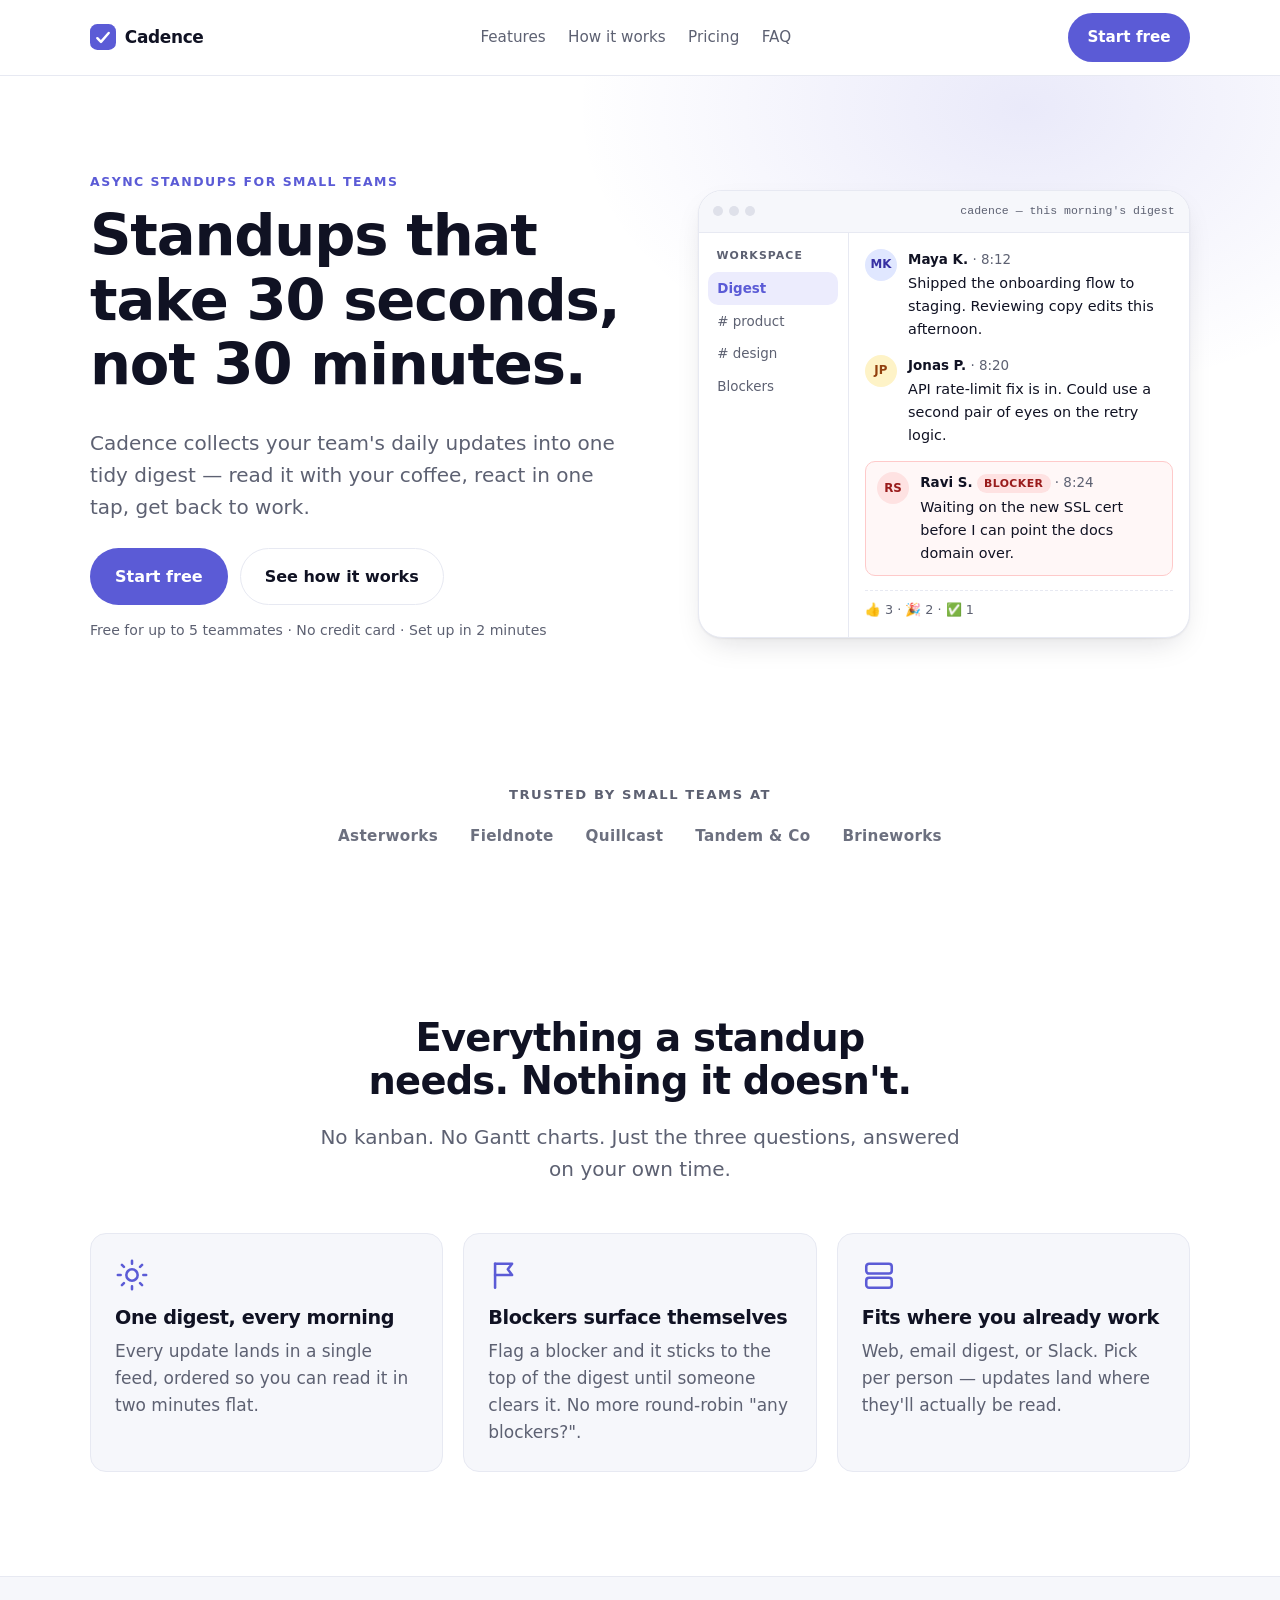
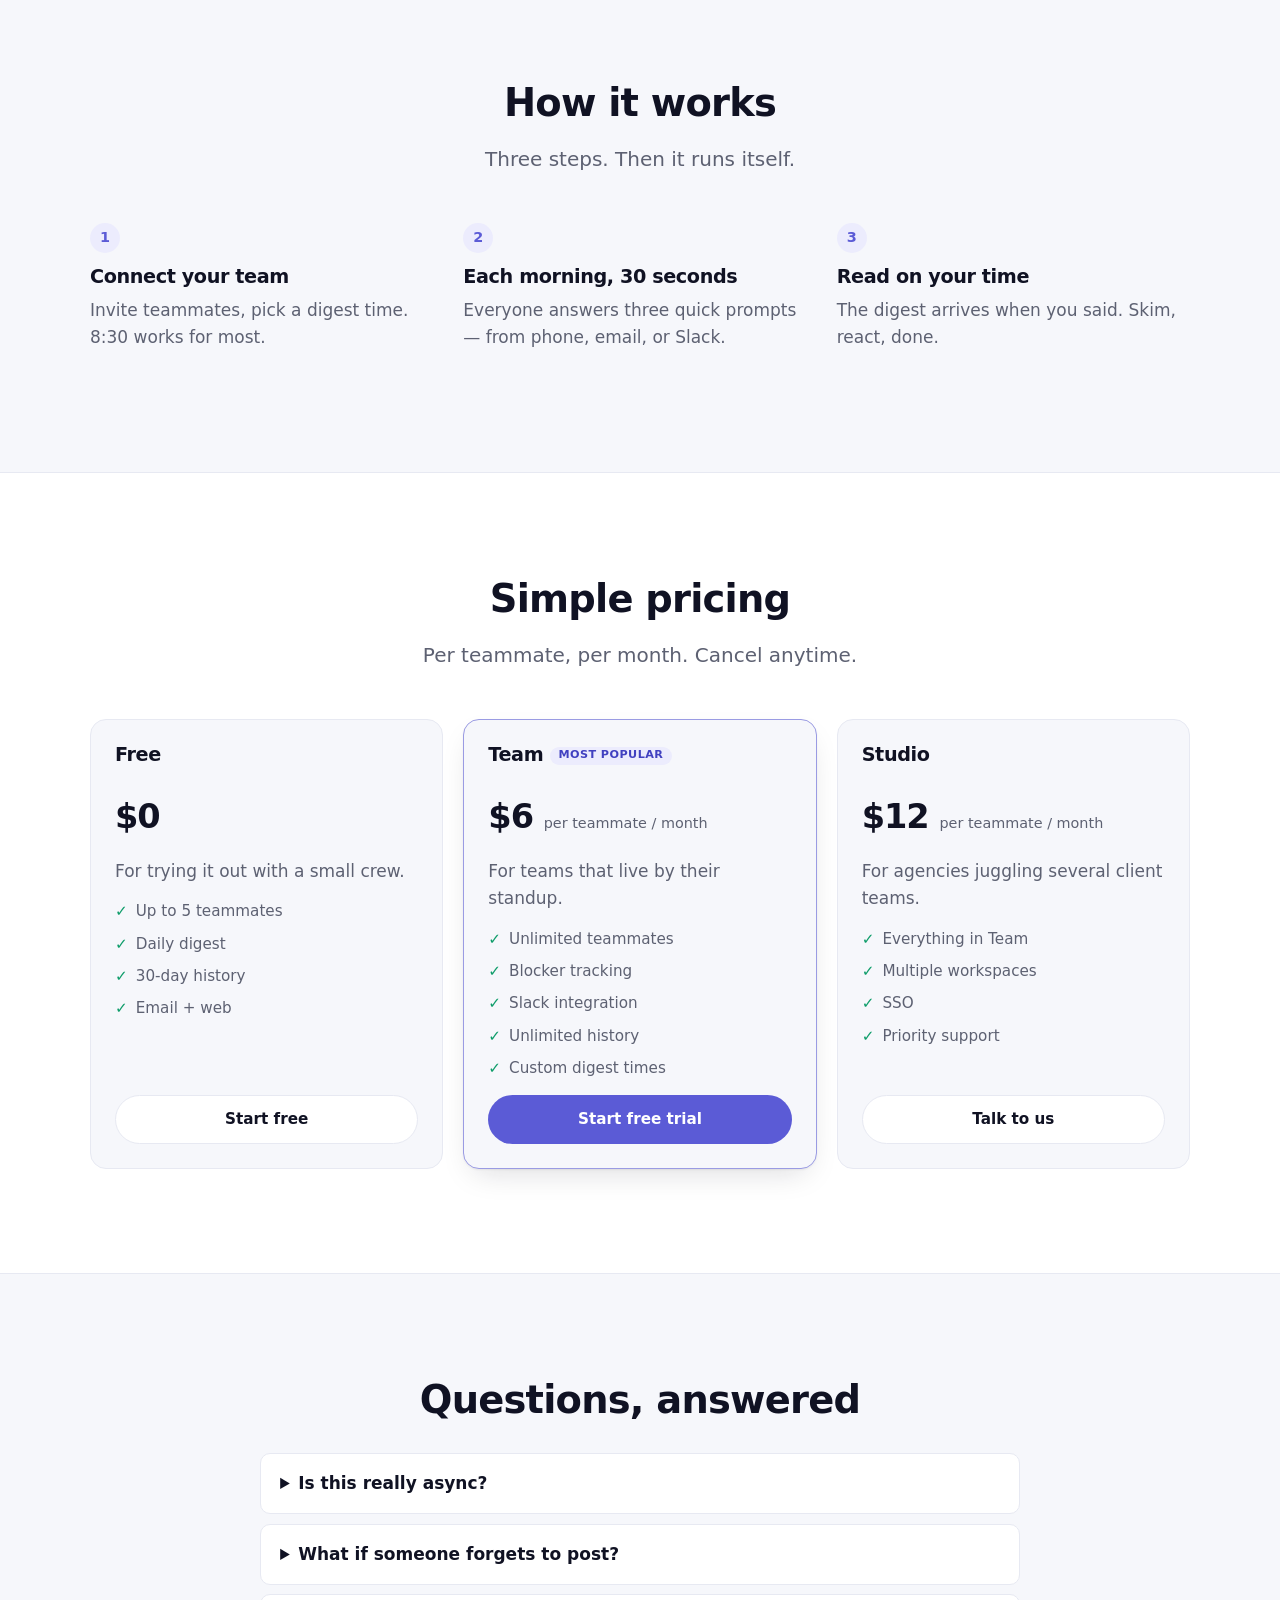
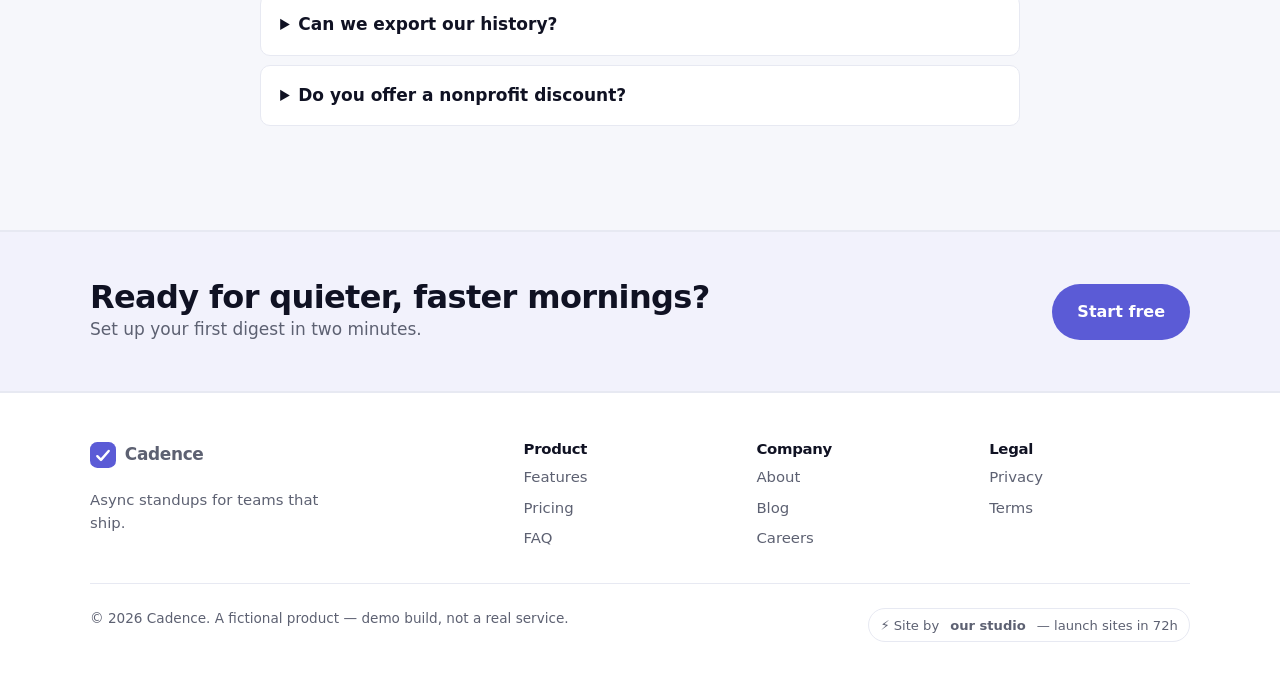
==== index.html @ 124d5781 "Cadence — showcase build (fictional product)" ====
<!doctype html>
<html lang="en">
<head>
  <meta charset="utf-8">
  <meta name="viewport" content="width=device-width, initial-scale=1">
  <title>Cadence — Async standups for small teams</title>
  <meta name="description" content="Cadence turns daily standups into a 30-second async update. One tidy digest each morning. No meetings, no guilt.">
  <meta property="og:title" content="Cadence — Async standups for small teams">
  <meta property="og:description" content="Standups that take 30 seconds, not 30 minutes.">
  <meta property="og:type" content="website">
  <!-- TODO(og): generate assets/og.png at QA -->
  <meta property="og:image" content="assets/og.png">
  <link rel="icon" href="assets/favicon.svg" type="image/svg+xml">
  <link rel="stylesheet" href="assets/base.css">
  <link rel="stylesheet" href="assets/site.css">
</head>
<body>
  <header class="nav">
    <div class="container nav-inner">
      <a class="brand" href="#top">
        <svg class="brand-mark" viewBox="0 0 32 32" aria-hidden="true"><rect width="32" height="32" rx="9" fill="var(--accent)"/><path d="M9 17.5l4.5 4.5L23 11" fill="none" stroke="#fff" stroke-width="3" stroke-linecap="round" stroke-linejoin="round"/></svg>
        Cadence
      </a>
      <nav aria-label="Main">
        <ul class="nav-links">
          <li><a href="#features">Features</a></li>
          <li><a href="#how">How it works</a></li>
          <li><a href="#pricing">Pricing</a></li>
          <li><a href="#faq">FAQ</a></li>
        </ul>
      </nav>
      <a class="btn btn-primary" href="#">Start free</a>
    </div>
  </header>

  <main id="top">
    <!-- Hero -->
    <section class="hero">
      <div class="container hero-inner">
        <div>
          <p class="eyebrow">Async standups for small teams</p>
          <h1>Standups that take 30&nbsp;seconds, not 30&nbsp;minutes.</h1>
          <p class="lead">Cadence collects your team's daily updates into one tidy digest — read it with your coffee, react in one tap, get back to work.</p>
          <div class="hero-cta">
            <a class="btn btn-primary btn-lg" href="#">Start free</a>
            <a class="btn btn-ghost btn-lg" href="#how">See how it works</a>
          </div>
          <p class="hero-note">Free for up to 5 teammates · No credit card · Set up in 2 minutes</p>
        </div>

        <!-- CSS-drawn product mock -->
        <div class="mock" role="img" aria-label="Preview of the Cadence morning digest: three teammate updates, one blocker flagged">
          <div class="mock-bar">
            <span class="dot"></span><span class="dot"></span><span class="dot"></span>
            <span class="mock-title">cadence — this morning's digest</span>
          </div>
          <div class="mock-body">
            <aside class="mock-side" aria-hidden="true">
              <div class="mock-side-title">Workspace</div>
              <div class="mock-side-item active">Digest</div>
              <div class="mock-side-item"># product</div>
              <div class="mock-side-item"># design</div>
              <div class="mock-side-item">Blockers</div>
            </aside>
            <div class="mock-feed">
              <div class="update">
                <span class="avatar" style="background:#e0e7ff;color:#3730a3;">MK</span>
                <div>
                  <div class="update-head"><strong>Maya K.</strong> <span class="muted">· 8:12</span></div>
                  <p class="update-text">Shipped the onboarding flow to staging. Reviewing copy edits this afternoon.</p>
                </div>
              </div>
              <div class="update">
                <span class="avatar" style="background:#fef3c7;color:#92400e;">JP</span>
                <div>
                  <div class="update-head"><strong>Jonas P.</strong> <span class="muted">· 8:20</span></div>
                  <p class="update-text">API rate-limit fix is in. Could use a second pair of eyes on the retry logic.</p>
                </div>
              </div>
              <div class="update blocker">
                <span class="avatar" style="background:#fee2e2;color:#991b1b;">RS</span>
                <div>
                  <div class="update-head"><strong>Ravi S.</strong> <span class="blocker-pill">Blocker</span> <span class="muted">· 8:24</span></div>
                  <p class="update-text">Waiting on the new SSL cert before I can point the docs domain over.</p>
                </div>
              </div>
              <div class="update-reactions">👍 3 · 🎉 2 · ✅ 1</div>
            </div>
          </div>
        </div>
      </div>
    </section>

    <!-- Logos -->
    <section class="section-tight">
      <div class="container">
        <p class="center muted" style="font-size:.82rem;text-transform:uppercase;letter-spacing:.12em;font-weight:700;margin-bottom:1.2rem;">Trusted by small teams at</p>
        <div class="logo-row"><span>Asterworks</span><span>Fieldnote</span><span>Quillcast</span><span>Tandem&nbsp;&amp;&nbsp;Co</span><span>Brineworks</span></div>
      </div>
    </section>

    <!-- Features -->
    <section class="section" id="features">
      <div class="container">
        <div class="center" style="max-width:640px;margin:0 auto 3rem;">
          <h2>Everything a standup needs. Nothing it doesn't.</h2>
          <p class="lead">No kanban. No Gantt charts. Just the three questions, answered on your own time.</p>
        </div>
        <div class="grid grid-3">
          <div class="card">
            <svg class="icon" viewBox="0 0 24 24" fill="none" stroke="currentColor" stroke-width="1.8" stroke-linecap="round" aria-hidden="true"><circle cx="12" cy="12" r="4"/><path d="M12 2v2M12 20v2M4.9 4.9l1.4 1.4M17.7 17.7l1.4 1.4M2 12h2M20 12h2M4.9 19.1l1.4-1.4M17.7 6.3l1.4-1.4"/></svg>
            <h3>One digest, every morning</h3>
            <p class="muted mb-0">Every update lands in a single feed, ordered so you can read it in two minutes flat.</p>
          </div>
          <div class="card">
            <svg class="icon" viewBox="0 0 24 24" fill="none" stroke="currentColor" stroke-width="1.8" stroke-linecap="round" stroke-linejoin="round" aria-hidden="true"><path d="M5 21V4"/><path d="M5 4h12l-3 4 3 4H5"/></svg>
            <h3>Blockers surface themselves</h3>
            <p class="muted mb-0">Flag a blocker and it sticks to the top of the digest until someone clears it. No more round-robin "any blockers?".</p>
          </div>
          <div class="card">
            <svg class="icon" viewBox="0 0 24 24" fill="none" stroke="currentColor" stroke-width="1.8" stroke-linecap="round" aria-hidden="true"><rect x="3" y="4" width="18" height="7" rx="2"/><rect x="3" y="14" width="18" height="7" rx="2"/></svg>
            <h3>Fits where you already work</h3>
            <p class="muted mb-0">Web, email digest, or Slack. Pick per person — updates land where they'll actually be read.</p>
          </div>
        </div>
      </div>
    </section>

    <!-- How it works -->
    <section class="section" id="how" style="background:var(--card);border-block:1px solid var(--line);">
      <div class="container">
        <div class="center" style="max-width:640px;margin:0 auto 3rem;">
          <h2>How it works</h2>
          <p class="lead">Three steps. Then it runs itself.</p>
        </div>
        <div class="grid grid-3">
          <div>
            <span class="step-num">1</span>
            <h3>Connect your team</h3>
            <p class="muted">Invite teammates, pick a digest time. 8:30 works for most.</p>
          </div>
          <div>
            <span class="step-num">2</span>
            <h3>Each morning, 30 seconds</h3>
            <p class="muted">Everyone answers three quick prompts — from phone, email, or Slack.</p>
          </div>
          <div>
            <span class="step-num">3</span>
            <h3>Read on your time</h3>
            <p class="muted">The digest arrives when you said. Skim, react, done.</p>
          </div>
        </div>
      </div>
    </section>

    <!-- Pricing -->
    <section class="section" id="pricing">
      <div class="container">
        <div class="center" style="max-width:640px;margin:0 auto 3rem;">
          <h2>Simple pricing</h2>
          <p class="lead">Per teammate, per month. Cancel anytime.</p>
        </div>
        <div class="pricing">
          <div class="card plan">
            <h3>Free</h3>
            <div class="price">$0</div>
            <p class="muted mb-0">For trying it out with a small crew.</p>
            <ul>
              <li>Up to 5 teammates</li>
              <li>Daily digest</li>
              <li>30-day history</li>
              <li>Email + web</li>
            </ul>
            <a class="btn btn-ghost" href="#">Start free</a>
          </div>
          <div class="card plan featured">
            <h3>Team <span class="badge">Most popular</span></h3>
            <div class="price">$6 <small>per teammate / month</small></div>
            <p class="muted mb-0">For teams that live by their standup.</p>
            <ul>
              <li>Unlimited teammates</li>
              <li>Blocker tracking</li>
              <li>Slack integration</li>
              <li>Unlimited history</li>
              <li>Custom digest times</li>
            </ul>
            <a class="btn btn-primary" href="#">Start free trial</a>
          </div>
          <div class="card plan">
            <h3>Studio</h3>
            <div class="price">$12 <small>per teammate / month</small></div>
            <p class="muted mb-0">For agencies juggling several client teams.</p>
            <ul>
              <li>Everything in Team</li>
              <li>Multiple workspaces</li>
              <li>SSO</li>
              <li>Priority support</li>
            </ul>
            <a class="btn btn-ghost" href="#">Talk to us</a>
          </div>
        </div>
      </div>
    </section>

    <!-- FAQ -->
    <section class="section" id="faq" style="background:var(--card);border-block:1px solid var(--line);">
      <div class="container" style="max-width:760px;">
        <h2 class="center">Questions, answered</h2>
        <div class="faq" style="margin-top:2rem;">
          <details>
            <summary>Is this really async?</summary>
            <p>Yes — nobody joins a call. Updates are written when it suits each person and read when it suits everyone else.</p>
          </details>
          <details>
            <summary>What if someone forgets to post?</summary>
            <p>They get one gentle nudge at digest time. Missed days show as a quiet dot, not a scarlet letter.</p>
          </details>
          <details>
            <summary>Can we export our history?</summary>
            <p>Any time. One click gets you every update as JSON or Markdown.</p>
          </details>
          <details>
            <summary>Do you offer a nonprofit discount?</summary>
            <p>50% off Team, always. Email us from your org address.</p>
          </details>
        </div>
      </div>
    </section>

    <!-- CTA band -->
    <section class="cta-band">
      <div class="container">
        <div>
          <h2 class="mb-0" style="font-size:clamp(1.4rem,3vw,2rem);">Ready for quieter, faster mornings?</h2>
          <p class="muted mb-0">Set up your first digest in two minutes.</p>
        </div>
        <a class="btn btn-primary btn-lg" href="#">Start free</a>
      </div>
    </section>
  </main>

  <footer class="footer">
    <div class="container">
      <div class="footer-cols">
        <div>
          <a class="brand" href="#top">
            <svg class="brand-mark" viewBox="0 0 32 32" aria-hidden="true"><rect width="32" height="32" rx="9" fill="var(--accent)"/><path d="M9 17.5l4.5 4.5L23 11" fill="none" stroke="#fff" stroke-width="3" stroke-linecap="round" stroke-linejoin="round"/></svg>
            Cadence
          </a>
          <p class="muted" style="margin-top:.8rem;max-width:26ch;">Async standups for teams that ship.</p>
        </div>
        <div>
          <h4>Product</h4>
          <ul>
            <li><a href="#features">Features</a></li>
            <li><a href="#pricing">Pricing</a></li>
            <li><a href="#faq">FAQ</a></li>
          </ul>
        </div>
        <div>
          <h4>Company</h4>
          <ul>
            <li><a href="#">About</a></li>
            <li><a href="#">Blog</a></li>
            <li><a href="#">Careers</a></li>
          </ul>
        </div>
        <div>
          <h4>Legal</h4>
          <ul>
            <li><a href="#">Privacy</a></li>
            <li><a href="#">Terms</a></li>
          </ul>
        </div>
      </div>
      <div class="footer-bottom">
        <span>© 2026 Cadence. A fictional product — demo build, not a real service.</span>
        <!-- TODO(brand): replace "our studio" with the venture brand name at batch -->
        <a class="site-badge" href="#">⚡ Site by <strong>&nbsp;our studio&nbsp;</strong>— launch sites in 72h</a>
      </div>
    </div>
  </footer>
</body>
</html>
---- assets/base.css ----
/* ============================================================
   Studio Web Kit — base.css (v1)
   Structure + components. Builds override tokens in site.css.
   Static-first · no dependencies · self-contained.
   ============================================================ */

/* --- Tokens ------------------------------------------------- */
:root {
  --bg: #ffffff;
  --fg: #101223;
  --muted: #5d6172;
  --line: #e7e9f2;
  --card: #f6f7fb;
  --accent: #5b5bd6;
  --accent-contrast: #ffffff;
  --accent-soft: #ececfd;
  --ok: #0f9d6a;
  --radius-s: 10px;
  --radius: 16px;
  --radius-l: 24px;
  --maxw: 1100px;
  --font: ui-sans-serif, system-ui, -apple-system, "Segoe UI", Roboto, "Helvetica Neue", Arial, sans-serif;
  --mono: ui-monospace, SFMono-Regular, Menlo, Consolas, monospace;
  --shadow: 0 1px 2px rgba(16, 18, 35, .06), 0 12px 32px -12px rgba(16, 18, 35, .18);
}

/* --- Reset -------------------------------------------------- */
*, *::before, *::after { box-sizing: border-box; }
html { scroll-behavior: smooth; -webkit-text-size-adjust: 100%; }
body { margin: 0; font-family: var(--font); color: var(--fg); background: var(--bg); line-height: 1.6; font-size: 17px; }
img, svg, video { max-width: 100%; display: block; }
a { color: inherit; }
button, input, textarea, select { font: inherit; }

/* --- Type ---------------------------------------------------- */
h1, h2, h3, h4 { line-height: 1.12; letter-spacing: -0.02em; margin: 0 0 .5em; font-weight: 700; text-wrap: balance; }
h1 { font-size: clamp(2.1rem, 5.2vw, 3.6rem); }
h2 { font-size: clamp(1.6rem, 3.6vw, 2.4rem); }
h3 { font-size: 1.2rem; }
p { margin: 0 0 1em; }
.lead { font-size: clamp(1.05rem, 2.2vw, 1.25rem); color: var(--muted); }
.eyebrow { text-transform: uppercase; letter-spacing: .12em; font-size: .78rem; font-weight: 700; color: var(--accent); margin-bottom: 1em; }

/* --- Layout --------------------------------------------------- */
.container { width: min(var(--maxw), 100% - 3rem); margin-inline: auto; }
.section { padding: clamp(3.5rem, 9vw, 6.5rem) 0; }
.section-tight { padding: clamp(2.5rem, 6vw, 4rem) 0; }
.grid { display: grid; gap: 1.25rem; }
.grid-2 { grid-template-columns: repeat(2, 1fr); }
.grid-3 { grid-template-columns: repeat(3, 1fr); }
.grid-4 { grid-template-columns: repeat(4, 1fr); }
@media (max-width: 1000px) { .grid-4 { grid-template-columns: repeat(2, 1fr); } }
@media (max-width: 560px) { .grid-4 { grid-template-columns: 1fr; } }
@media (max-width: 860px) { .grid-2, .grid-3 { grid-template-columns: 1fr; } }
.center { text-align: center; }
.muted { color: var(--muted); }

/* --- Nav ------------------------------------------------------- */
.nav { position: sticky; top: 0; z-index: 50; backdrop-filter: blur(10px); background: color-mix(in srgb, var(--bg) 82%, transparent); border-bottom: 1px solid var(--line); }
.nav-inner { display: flex; align-items: center; justify-content: space-between; gap: 1rem; padding: .8rem 0; }
.brand { display: inline-flex; align-items: center; gap: .55rem; font-weight: 800; letter-spacing: -.02em; text-decoration: none; font-size: 1.06rem; }
.brand-mark { width: 26px; height: 26px; }
.nav-links { display: flex; gap: 1.4rem; list-style: none; margin: 0; padding: 0; font-size: .95rem; }
.nav-links a { text-decoration: none; color: var(--muted); }
.nav-links a:hover { color: var(--fg); }
@media (max-width: 720px) { .nav-links { display: none; } }

/* --- Buttons ---------------------------------------------------- */
.btn { display: inline-flex; align-items: center; justify-content: center; gap: .5rem; padding: .72rem 1.15rem; border-radius: 999px; border: 1px solid transparent; text-decoration: none; font-weight: 600; font-size: .95rem; cursor: pointer; transition: transform .06s ease, box-shadow .15s ease, background .15s ease; }
.btn:active { transform: translateY(1px); }
.btn-primary { background: var(--accent); color: var(--accent-contrast); }
.btn-primary:hover { box-shadow: 0 8px 20px -8px color-mix(in srgb, var(--accent) 60%, transparent); }
.btn-ghost { border-color: var(--line); color: var(--fg); background: var(--bg); }
.btn-ghost:hover { border-color: color-mix(in srgb, var(--fg) 25%, var(--line)); }
.btn-lg { padding: .9rem 1.5rem; font-size: 1rem; }

/* --- Hero -------------------------------------------------------- */
.hero { padding: clamp(3rem, 8vw, 6rem) 0 clamp(2.5rem, 6vw, 4rem); }
.hero-inner { display: grid; grid-template-columns: 1.05fr .95fr; gap: clamp(2rem, 5vw, 4rem); align-items: center; }
@media (max-width: 900px) { .hero-inner { grid-template-columns: 1fr; } }
.hero-cta { display: flex; gap: .75rem; flex-wrap: wrap; margin-top: 1.6rem; }
.hero-note { margin-top: .9rem; font-size: .88rem; color: var(--muted); }

/* --- Cards -------------------------------------------------------- */
.card { background: var(--card); border: 1px solid var(--line); border-radius: var(--radius); padding: 1.5rem; }
.card-plain { background: var(--bg); box-shadow: var(--shadow); border: 1px solid var(--line); }
.icon { width: 34px; height: 34px; margin-bottom: .9rem; color: var(--accent); }

/* --- Steps --------------------------------------------------------- */
.step-num { display: inline-flex; width: 30px; height: 30px; border-radius: 999px; align-items: center; justify-content: center; background: var(--accent-soft); color: var(--accent); font-weight: 700; font-size: .9rem; margin-bottom: .8rem; }

/* --- Pricing -------------------------------------------------------- */
.pricing { display: grid; grid-template-columns: repeat(3, 1fr); gap: 1.25rem; align-items: stretch; }
@media (max-width: 860px) { .pricing { grid-template-columns: 1fr; } }
.plan { display: flex; flex-direction: column; gap: .9rem; }
.plan.featured { border-color: color-mix(in srgb, var(--accent) 55%, var(--line)); box-shadow: var(--shadow); }
.plan .price { font-size: 2.1rem; font-weight: 800; letter-spacing: -.03em; }
.plan .price small { font-size: .9rem; font-weight: 500; color: var(--muted); letter-spacing: 0; }
.plan ul { list-style: none; margin: 0; padding: 0; display: grid; gap: .5rem; font-size: .95rem; color: var(--muted); }
.plan li::before { content: "\2713"; color: var(--ok); font-weight: 700; margin-right: .5rem; }
.plan .btn { margin-top: auto; }

/* --- FAQ -------------------------------------------------------------- */
.faq { display: grid; gap: .6rem; }
.faq details { border: 1px solid var(--line); border-radius: var(--radius-s); padding: 1rem 1.2rem; background: var(--bg); }
.faq summary { cursor: pointer; font-weight: 600; }
.faq details[open] { background: var(--card); }
.faq p { margin: .7rem 0 0; color: var(--muted); }

/* --- Forms -------------------------------------------------------------- */
.form { display: grid; gap: 1rem; }
.field { display: grid; gap: .35rem; }
.field label { font-weight: 600; font-size: .92rem; }
.field input, .field textarea, .field select { padding: .7rem .85rem; border: 1px solid var(--line); border-radius: var(--radius-s); background: var(--bg); }
.field input:focus, .field textarea:focus { outline: 2px solid color-mix(in srgb, var(--accent) 45%, transparent); outline-offset: 1px; border-color: var(--accent); }

/* --- CTA band -------------------------------------------------------------- */
.cta-band { background: color-mix(in srgb, var(--accent) 8%, var(--bg)); border-block: 1px solid var(--line); }
.cta-band .container { display: flex; align-items: center; justify-content: space-between; gap: 1.5rem; flex-wrap: wrap; padding-block: clamp(2rem, 5vw, 3rem); }

/* --- Footer ------------------------------------------------------------------ */
.footer { padding: 3rem 0 2.5rem; border-top: 1px solid var(--line); font-size: .93rem; }
.footer-cols { display: grid; grid-template-columns: 2fr 1fr 1fr 1fr; gap: 2rem; margin-bottom: 2rem; }
@media (max-width: 860px) { .footer-cols { grid-template-columns: 1fr 1fr; } }
.footer a { color: var(--muted); text-decoration: none; }
.footer a:hover { color: var(--fg); }
.footer ul { list-style: none; margin: 0; padding: 0; display: grid; gap: .45rem; }
.footer-bottom { display: flex; justify-content: space-between; gap: 1rem; flex-wrap: wrap; color: var(--muted); border-top: 1px solid var(--line); padding-top: 1.5rem; font-size: .85rem; }
.site-badge { display: inline-flex; align-items: center; gap: .4rem; padding: .35rem .7rem; border: 1px solid var(--line); border-radius: 999px; font-size: .82rem; color: var(--muted); text-decoration: none; }

/* --- Utilities ------------------------------------------------------------------ */
.logo-row { display: flex; gap: 2rem; flex-wrap: wrap; align-items: center; justify-content: center; color: var(--muted); font-weight: 700; letter-spacing: .02em; font-size: .95rem; opacity: .9; }
.mt-0 { margin-top: 0; } .mb-0 { margin-bottom: 0; }
.sr-only { position: absolute; width: 1px; height: 1px; padding: 0; margin: -1px; overflow: hidden; clip: rect(0 0 0 0); white-space: nowrap; border: 0; }
---- assets/site.css ----
/* Cadence demo — theme + build-specific pieces (kit override pattern) */

:root {
  --accent: #5b5bd6;
  --accent-soft: #ececfd;
}

/* Hero flourish */
.hero { position: relative; overflow: hidden; }
.hero::before {
  content: "";
  position: absolute;
  inset: -40% -15% auto auto;
  width: 70%; height: 90%;
  background: radial-gradient(closest-side, color-mix(in srgb, var(--accent) 13%, transparent), transparent);
  pointer-events: none;
}
.hero-inner { position: relative; }

/* Badge (promote to base later if reused) */
.badge {
  display: inline-block;
  vertical-align: middle;
  background: var(--accent-soft);
  color: #4141c0;
  border-radius: 999px;
  padding: .18rem .55rem;
  font-size: .7rem;
  font-weight: 800;
  letter-spacing: .04em;
  text-transform: uppercase;
}

/* ---- Product mock (CSS-drawn) ---------------------------------- */
.mock {
  background: var(--bg);
  border: 1px solid var(--line);
  border-radius: var(--radius-l);
  box-shadow: var(--shadow);
  overflow: hidden;
}
.mock-bar {
  display: flex; align-items: center; gap: 6px;
  padding: .7rem .9rem;
  background: var(--card);
  border-bottom: 1px solid var(--line);
}
.mock-bar .dot { width: 10px; height: 10px; border-radius: 999px; background: #dfe1ea; }
.mock-title {
  margin-left: auto;
  font-family: var(--mono);
  font-size: .72rem;
  color: var(--muted);
}
.mock-body { display: grid; grid-template-columns: 150px 1fr; }
@media (max-width: 520px) { .mock-body { grid-template-columns: 1fr; } .mock-side { display: none; } }

.mock-side { border-right: 1px solid var(--line); padding: .9rem .6rem; font-size: .84rem; }
.mock-side-title { font-size: .68rem; text-transform: uppercase; letter-spacing: .1em; color: var(--muted); font-weight: 700; margin: 0 .5rem .5rem; }
.mock-side-item { padding: .35rem .55rem; border-radius: var(--radius-s); color: var(--muted); }
.mock-side-item.active { background: var(--accent-soft); color: var(--accent); font-weight: 700; }

.mock-feed { padding: 1rem; display: grid; gap: .85rem; }
.update { display: flex; gap: .7rem; }
.avatar {
  flex: none;
  width: 32px; height: 32px;
  border-radius: 999px;
  display: inline-flex; align-items: center; justify-content: center;
  font-size: .74rem; font-weight: 800;
}
.update-head { font-size: .84rem; }
.update-text { margin: .12rem 0 0; font-size: .9rem; }
.blocker {
  background: #fff7f7;
  border: 1px solid #fecaca;
  border-radius: var(--radius-s);
  padding: .65rem .7rem;
}
.blocker-pill {
  display: inline-block;
  background: #fee2e2; color: #991b1b;
  border-radius: 999px;
  padding: .05rem .45rem;
  font-size: .68rem; font-weight: 800;
  letter-spacing: .04em; text-transform: uppercase;
}
.update-reactions {
  font-size: .8rem; color: var(--muted);
  border-top: 1px dashed var(--line);
  padding-top: .6rem;
}
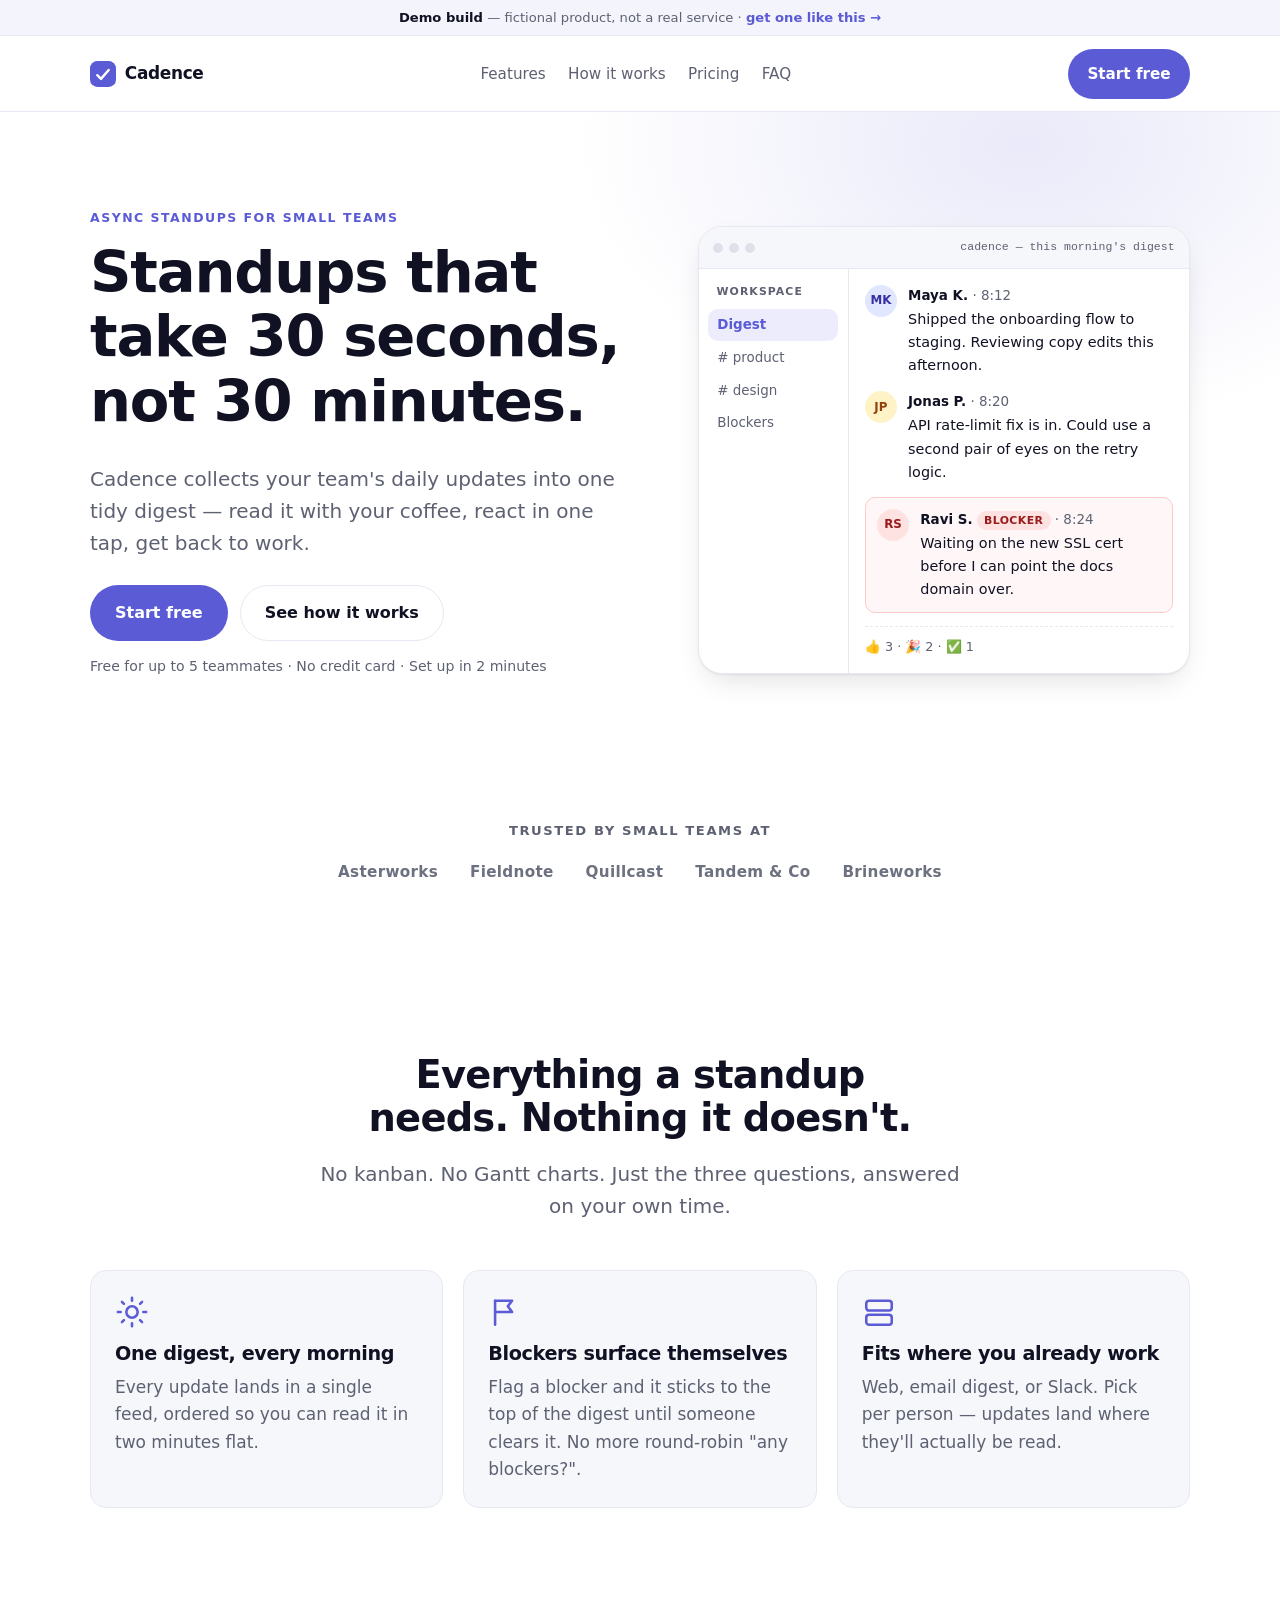
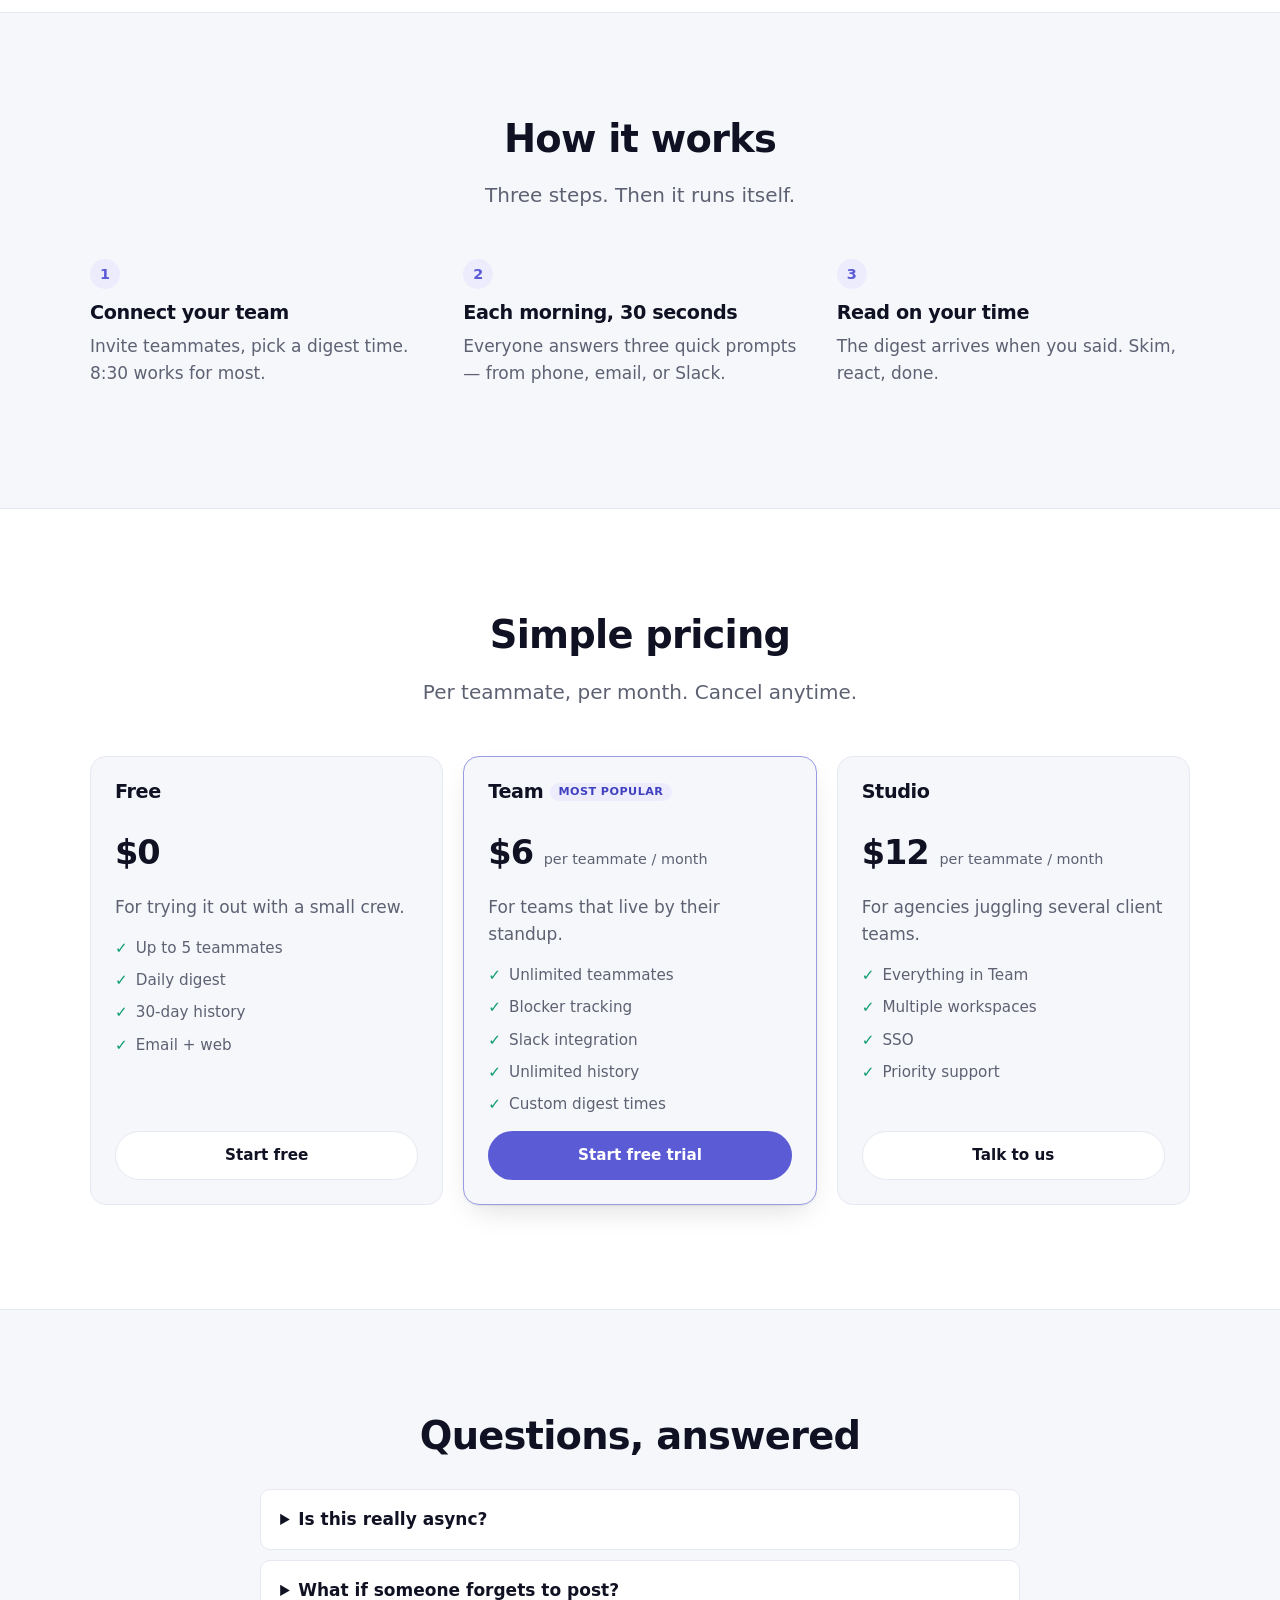
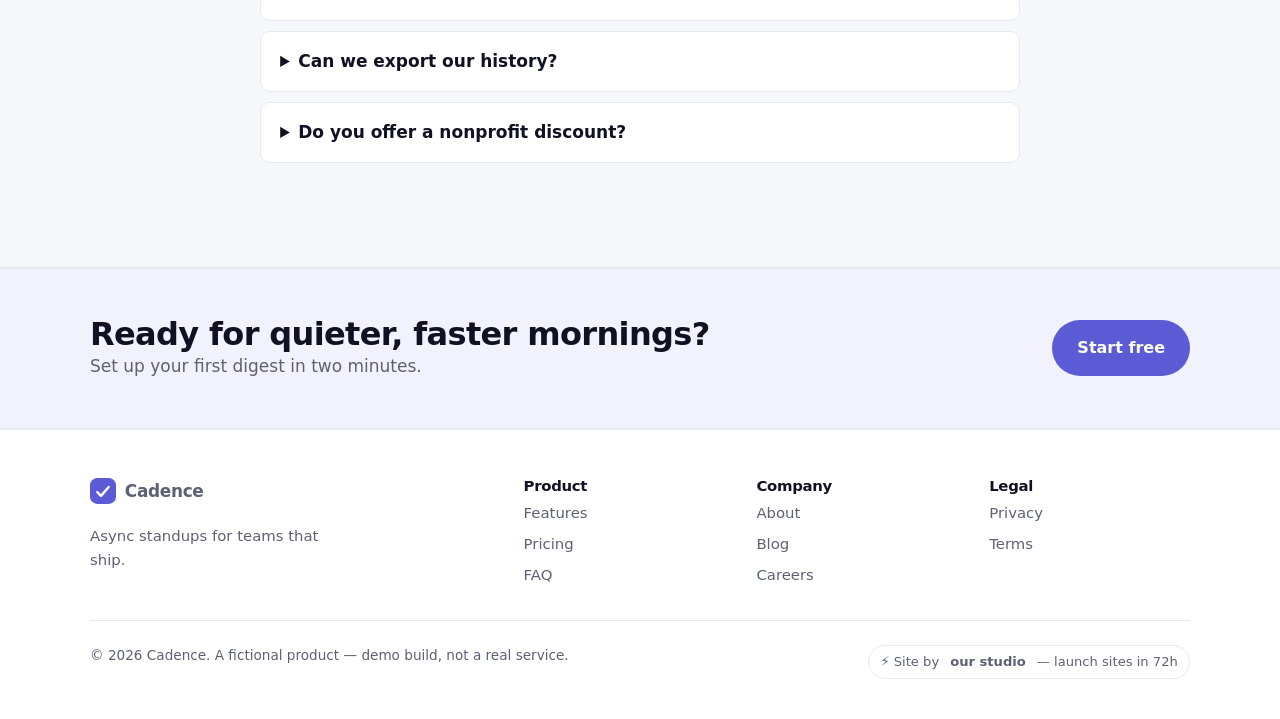
==== commit 3a9a4a00: "Demo-build strip above nav (Panam review nit)" ====
--- a/index.html
+++ b/index.html
@@ -15,6 +15,7 @@
   <link rel="stylesheet" href="assets/site.css">
 </head>
 <body>
+  <div class="demo-strip"><strong>Demo build</strong> — fictional product, not a real service · <a href="https://multosakalye.github.io/launch-line/">get one like this →</a></div>
   <header class="nav">
     <div class="container nav-inner">
       <a class="brand" href="#top">
@@ -250,7 +251,7 @@
           <p class="muted" style="margin-top:.8rem;max-width:26ch;">Async standups for teams that ship.</p>
         </div>
         <div>
-          <h4>Product</h4>
+          <h3>Product</h3>
           <ul>
             <li><a href="#features">Features</a></li>
             <li><a href="#pricing">Pricing</a></li>
@@ -258,7 +259,7 @@
           </ul>
         </div>
         <div>
-          <h4>Company</h4>
+          <h3>Company</h3>
           <ul>
             <li><a href="#">About</a></li>
             <li><a href="#">Blog</a></li>
@@ -266,7 +267,7 @@
           </ul>
         </div>
         <div>
-          <h4>Legal</h4>
+          <h3>Legal</h3>
           <ul>
             <li><a href="#">Privacy</a></li>
             <li><a href="#">Terms</a></li>
@@ -276,7 +277,7 @@
       <div class="footer-bottom">
         <span>© 2026 Cadence. A fictional product — demo build, not a real service.</span>
         <!-- TODO(brand): replace "our studio" with the venture brand name at batch -->
-        <a class="site-badge" href="#">⚡ Site by <strong>&nbsp;our studio&nbsp;</strong>— launch sites in 72h</a>
+        <a class="site-badge" href="https://multosakalye.github.io/launch-line/">⚡ Site by <strong>&nbsp;our studio&nbsp;</strong>— launch sites in 72h</a>
       </div>
     </div>
   </footer>
--- a/assets/base.css
+++ b/assets/base.css
@@ -125,8 +125,13 @@
 .footer a { color: var(--muted); text-decoration: none; }
 .footer a:hover { color: var(--fg); }
 .footer ul { list-style: none; margin: 0; padding: 0; display: grid; gap: .45rem; }
+.footer h3 { font-size: 1em; }
 .footer-bottom { display: flex; justify-content: space-between; gap: 1rem; flex-wrap: wrap; color: var(--muted); border-top: 1px solid var(--line); padding-top: 1.5rem; font-size: .85rem; }
 .site-badge { display: inline-flex; align-items: center; gap: .4rem; padding: .35rem .7rem; border: 1px solid var(--line); border-radius: 999px; font-size: .82rem; color: var(--muted); text-decoration: none; }
+.demo-strip { background: color-mix(in srgb, var(--accent) 7%, var(--bg)); border-bottom: 1px solid var(--line); text-align: center; font-size: .82rem; color: var(--muted); padding: .45rem 1rem; }
+.demo-strip strong { color: var(--fg); }
+.demo-strip a { color: var(--accent-ink, var(--accent)); font-weight: 600; text-decoration: none; }
+.demo-strip a:hover { text-decoration: underline; }
 
 /* --- Utilities ------------------------------------------------------------------ */
 .logo-row { display: flex; gap: 2rem; flex-wrap: wrap; align-items: center; justify-content: center; color: var(--muted); font-weight: 700; letter-spacing: .02em; font-size: .95rem; opacity: .9; }
